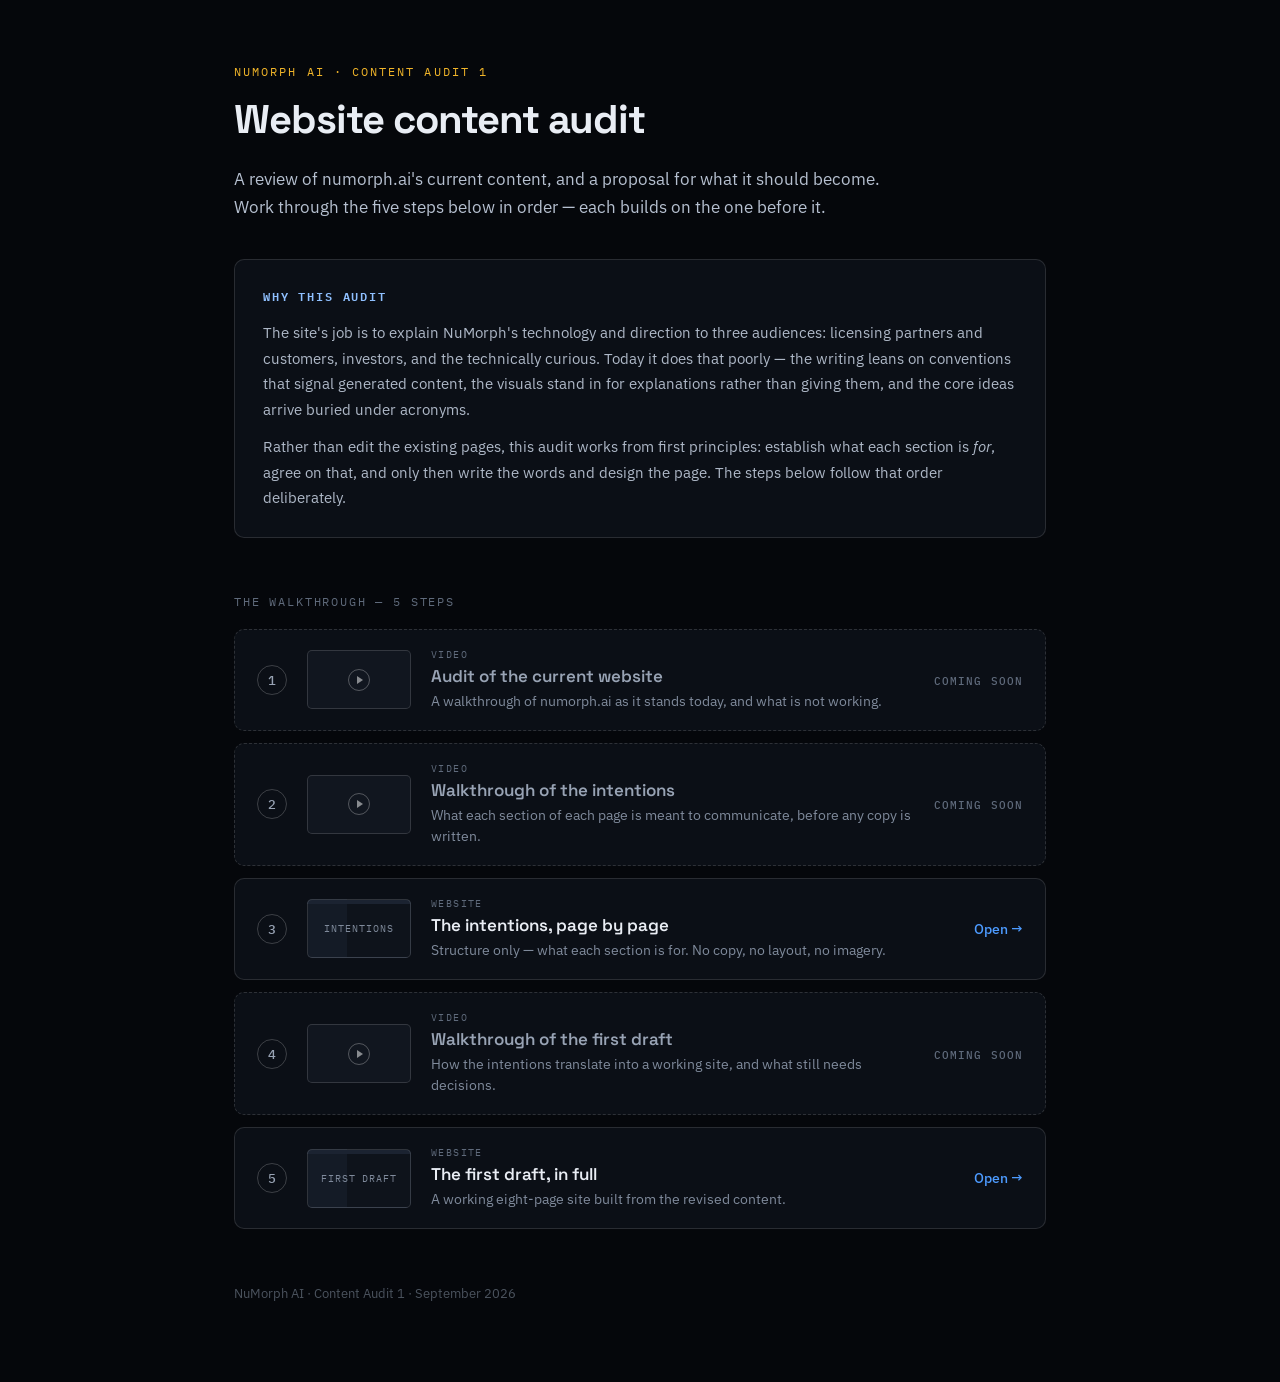
==== index.html @ 326951b1 "Content Audit 1: audit walkthrough, intentions wireframe, first draft Adds a client-facing walkthrou" ====
<!DOCTYPE html>
<html lang="en">
<head>
<meta charset="utf-8">
<meta name="viewport" content="width=device-width, initial-scale=1">
<title>Content Audit — NuMorph AI</title>
<meta name="robots" content="noindex">
<link rel="preconnect" href="https://fonts.googleapis.com">
<link rel="preconnect" href="https://fonts.gstatic.com" crossorigin>
<link href="https://fonts.googleapis.com/css2?family=Space+Grotesk:wght@400;500;600;700&family=IBM+Plex+Sans:wght@400;500;600&family=IBM+Plex+Mono:wght@400;500&display=swap" rel="stylesheet">
<style>
*{box-sizing:border-box}
body{
  margin:0;background:#05070b;color:#e9edf4;
  font-family:'IBM Plex Sans',system-ui,sans-serif;
  -webkit-font-smoothing:antialiased;
}
a{color:#4d9bff;text-decoration:none}
a:hover{color:#7db6ff}
.wrap{max-width:860px;margin:0 auto;padding:0 24px}

/* --- masthead --- */
header{padding:64px 0 0}
.kicker{
  font-family:'IBM Plex Mono',monospace;font-size:11.5px;letter-spacing:.18em;
  text-transform:uppercase;color:#f0b429;margin-bottom:18px;
}
h1{
  font-family:'Space Grotesk',sans-serif;font-weight:700;
  font-size:40px;line-height:1.15;letter-spacing:-.025em;margin:0 0 22px;
}
.lede{font-size:17px;line-height:1.65;color:#b6c0d0;margin:0 0 16px;max-width:660px}
.lede:last-of-type{margin-bottom:0}
.lede strong{color:#e9edf4;font-weight:600}

/* --- the why/what panel --- */
.brief{
  margin:38px 0 0;padding:26px 28px;
  border:1px solid rgba(255,255,255,.12);border-radius:10px;
  background:#0b0f16;
}
.brief h2{
  font-family:'IBM Plex Mono',monospace;font-size:11.5px;letter-spacing:.16em;
  text-transform:uppercase;color:#8fc0ff;margin:0 0 14px;font-weight:600;
}
.brief p{font-size:15px;line-height:1.7;color:#aeb8c7;margin:0 0 12px}
.brief p:last-child{margin-bottom:0}

/* --- steps --- */
.steps-head{
  margin:56px 0 20px;
  font-family:'IBM Plex Mono',monospace;font-size:11.5px;letter-spacing:.16em;
  text-transform:uppercase;color:#5f6a7b;
}
ol.steps{list-style:none;margin:0;padding:0;display:flex;flex-direction:column;gap:12px}

.step{
  display:flex;align-items:center;gap:20px;
  padding:18px 22px;
  border:1px solid rgba(255,255,255,.12);border-radius:10px;
  background:#0b0f16;
}
.step-n{
  flex:none;width:30px;height:30px;border-radius:50%;
  display:flex;align-items:center;justify-content:center;
  font-family:'IBM Plex Mono',monospace;font-size:12.5px;font-weight:500;
  color:#98a3b4;border:1px solid rgba(255,255,255,.2);
}
/* small preview — deliberately compact so all 5 steps fit on screen */
.thumb{
  flex:none;width:104px;height:59px;border-radius:5px;
  display:flex;align-items:center;justify-content:center;
  border:1px solid rgba(255,255,255,.14);
  background:#11161f;
  font-family:'IBM Plex Mono',monospace;font-size:9.5px;letter-spacing:.1em;
  text-transform:uppercase;color:#5f6a7b;text-align:center;line-height:1.4;
}
.thumb.site{
  background:
    linear-gradient(#1b2331 0 4px,transparent 4px),
    linear-gradient(90deg,#141b26 0 38%,transparent 38%),
    #0e131b;
  color:#7f8a9b;
}
.play{
  width:22px;height:22px;border-radius:50%;
  border:1px solid rgba(255,255,255,.28);
  display:flex;align-items:center;justify-content:center;
}
.play::after{
  content:"";border-left:6px solid rgba(255,255,255,.5);
  border-top:4px solid transparent;border-bottom:4px solid transparent;
  margin-left:2px;
}
.step-body{flex:1;min-width:0}
.step-kind{
  font-family:'IBM Plex Mono',monospace;font-size:10px;letter-spacing:.14em;
  text-transform:uppercase;color:#5f6a7b;margin-bottom:5px;
}
.step-title{
  font-family:'Space Grotesk',sans-serif;font-weight:600;font-size:17px;
  color:#e9edf4;margin:0 0 4px;line-height:1.25;
}
.step-desc{font-size:13.5px;line-height:1.55;color:#7f8a9b;margin:0}
.step-act{flex:none;font-size:13.5px;font-weight:500}
.step-act .pending{
  color:#5f6a7b;font-family:'IBM Plex Mono',monospace;font-size:11px;
  letter-spacing:.1em;text-transform:uppercase;
}
/* a step that is not yet actionable */
.step.pending{border-style:dashed;border-color:rgba(255,255,255,.14)}
.step.pending .step-title{color:#98a3b4}

footer{padding:56px 0 80px;font-size:13px;color:#4b535e}

@media (max-width:640px){
  h1{font-size:28px}
  header{padding-top:44px}
  .step{flex-wrap:wrap;gap:14px;padding:16px}
  .thumb{width:84px;height:48px}
  .step-body{flex:1 1 100%;order:3}
  .step-act{order:4;flex:1 1 100%}
}
</style>
</head>
<body>

<div class="wrap">

<header>
  <div class="kicker">NuMorph AI · Content Audit 1</div>
  <h1>Website content audit</h1>
  <p class="lede">
    A review of numorph.ai's current content, and a proposal for what it should become.
    Work through the five steps below in order — each builds on the one before it.
  </p>
</header>

<section class="brief">
  <h2>Why this audit</h2>
  <p>
    The site's job is to explain NuMorph's technology and direction to three audiences:
    licensing partners and customers, investors, and the technically curious. Today it does
    that poorly — the writing leans on conventions that signal generated content, the
    visuals stand in for explanations rather than giving them, and the core ideas arrive
    buried under acronyms.
  </p>
  <p>
    Rather than edit the existing pages, this audit works from first principles: establish
    what each section is <em>for</em>, agree on that, and only then write the words and
    design the page. The steps below follow that order deliberately.
  </p>
</section>

<div class="steps-head">The walkthrough — 5 steps</div>

<ol class="steps">

  <li class="step pending">
    <div class="step-n">1</div>
    <div class="thumb"><div class="play"></div></div>
    <div class="step-body">
      <div class="step-kind">Video</div>
      <h3 class="step-title">Audit of the current website</h3>
      <p class="step-desc">A walkthrough of numorph.ai as it stands today, and what is not working.</p>
    </div>
    <!-- VIDEO 1 — replace this block's `pending` class and add the embed/link when recorded -->
    <div class="step-act"><span class="pending">Coming soon</span></div>
  </li>

  <li class="step pending">
    <div class="step-n">2</div>
    <div class="thumb"><div class="play"></div></div>
    <div class="step-body">
      <div class="step-kind">Video</div>
      <h3 class="step-title">Walkthrough of the intentions</h3>
      <p class="step-desc">What each section of each page is meant to communicate, before any copy is written.</p>
    </div>
    <!-- VIDEO 2 — replace this block's `pending` class and add the embed/link when recorded -->
    <div class="step-act"><span class="pending">Coming soon</span></div>
  </li>

  <li class="step">
    <div class="step-n">3</div>
    <a class="thumb site" href="intentions/index.html" aria-label="Open the intentions site">Intentions</a>
    <div class="step-body">
      <div class="step-kind">Website</div>
      <h3 class="step-title">The intentions, page by page</h3>
      <p class="step-desc">Structure only — what each section is for. No copy, no layout, no imagery.</p>
    </div>
    <div class="step-act"><a href="intentions/index.html">Open →</a></div>
  </li>

  <li class="step pending">
    <div class="step-n">4</div>
    <div class="thumb"><div class="play"></div></div>
    <div class="step-body">
      <div class="step-kind">Video</div>
      <h3 class="step-title">Walkthrough of the first draft</h3>
      <p class="step-desc">How the intentions translate into a working site, and what still needs decisions.</p>
    </div>
    <!-- VIDEO 3 — replace this block's `pending` class and add the embed/link when recorded -->
    <div class="step-act"><span class="pending">Coming soon</span></div>
  </li>

  <li class="step">
    <div class="step-n">5</div>
    <a class="thumb site" href="first-draft/index.html" aria-label="Open the first draft site">First draft</a>
    <div class="step-body">
      <div class="step-kind">Website</div>
      <h3 class="step-title">The first draft, in full</h3>
      <p class="step-desc">A working eight-page site built from the revised content.</p>
    </div>
    <div class="step-act"><a href="first-draft/index.html">Open →</a></div>
  </li>

</ol>

<footer>NuMorph AI · Content Audit 1 · September 2026</footer>

</div>

</body>
</html>
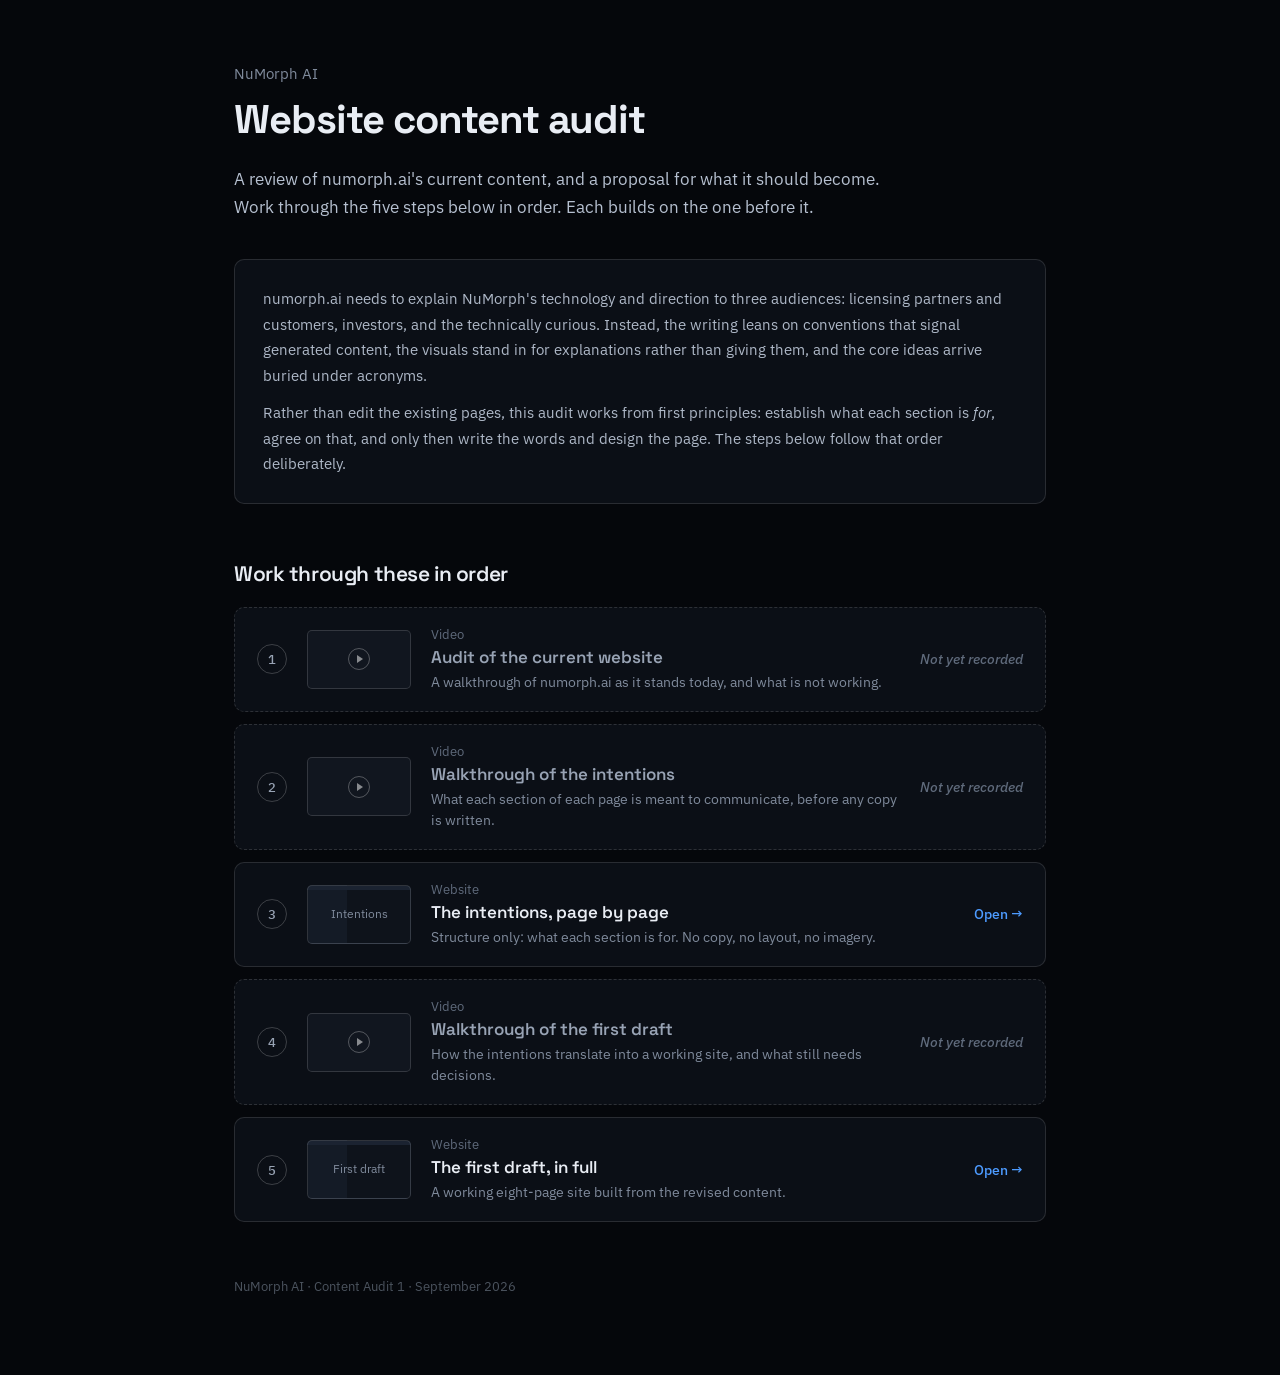
==== commit 33ae319b: "Rewrite headings and restructure home page around the edge argument Headings across all eight pages " ====
--- a/index.html
+++ b/index.html
@@ -1,224 +1,375 @@
-<!DOCTYPE html>
+<!doctype html>
 <html lang="en">
-<head>
-<meta charset="utf-8">
-<meta name="viewport" content="width=device-width, initial-scale=1">
-<title>Content Audit — NuMorph AI</title>
-<meta name="robots" content="noindex">
-<link rel="preconnect" href="https://fonts.googleapis.com">
-<link rel="preconnect" href="https://fonts.gstatic.com" crossorigin>
-<link href="https://fonts.googleapis.com/css2?family=Space+Grotesk:wght@400;500;600;700&family=IBM+Plex+Sans:wght@400;500;600&family=IBM+Plex+Mono:wght@400;500&display=swap" rel="stylesheet">
-<style>
-*{box-sizing:border-box}
-body{
-  margin:0;background:#05070b;color:#e9edf4;
-  font-family:'IBM Plex Sans',system-ui,sans-serif;
-  -webkit-font-smoothing:antialiased;
-}
-a{color:#4d9bff;text-decoration:none}
-a:hover{color:#7db6ff}
-.wrap{max-width:860px;margin:0 auto;padding:0 24px}
-
-/* --- masthead --- */
-header{padding:64px 0 0}
-.kicker{
-  font-family:'IBM Plex Mono',monospace;font-size:11.5px;letter-spacing:.18em;
-  text-transform:uppercase;color:#f0b429;margin-bottom:18px;
-}
-h1{
-  font-family:'Space Grotesk',sans-serif;font-weight:700;
-  font-size:40px;line-height:1.15;letter-spacing:-.025em;margin:0 0 22px;
-}
-.lede{font-size:17px;line-height:1.65;color:#b6c0d0;margin:0 0 16px;max-width:660px}
-.lede:last-of-type{margin-bottom:0}
-.lede strong{color:#e9edf4;font-weight:600}
-
-/* --- the why/what panel --- */
-.brief{
-  margin:38px 0 0;padding:26px 28px;
-  border:1px solid rgba(255,255,255,.12);border-radius:10px;
-  background:#0b0f16;
-}
-.brief h2{
-  font-family:'IBM Plex Mono',monospace;font-size:11.5px;letter-spacing:.16em;
-  text-transform:uppercase;color:#8fc0ff;margin:0 0 14px;font-weight:600;
-}
-.brief p{font-size:15px;line-height:1.7;color:#aeb8c7;margin:0 0 12px}
-.brief p:last-child{margin-bottom:0}
-
-/* --- steps --- */
-.steps-head{
-  margin:56px 0 20px;
-  font-family:'IBM Plex Mono',monospace;font-size:11.5px;letter-spacing:.16em;
-  text-transform:uppercase;color:#5f6a7b;
-}
-ol.steps{list-style:none;margin:0;padding:0;display:flex;flex-direction:column;gap:12px}
-
-.step{
-  display:flex;align-items:center;gap:20px;
-  padding:18px 22px;
-  border:1px solid rgba(255,255,255,.12);border-radius:10px;
-  background:#0b0f16;
-}
-.step-n{
-  flex:none;width:30px;height:30px;border-radius:50%;
-  display:flex;align-items:center;justify-content:center;
-  font-family:'IBM Plex Mono',monospace;font-size:12.5px;font-weight:500;
-  color:#98a3b4;border:1px solid rgba(255,255,255,.2);
-}
-/* small preview — deliberately compact so all 5 steps fit on screen */
-.thumb{
-  flex:none;width:104px;height:59px;border-radius:5px;
-  display:flex;align-items:center;justify-content:center;
-  border:1px solid rgba(255,255,255,.14);
-  background:#11161f;
-  font-family:'IBM Plex Mono',monospace;font-size:9.5px;letter-spacing:.1em;
-  text-transform:uppercase;color:#5f6a7b;text-align:center;line-height:1.4;
-}
-.thumb.site{
-  background:
-    linear-gradient(#1b2331 0 4px,transparent 4px),
-    linear-gradient(90deg,#141b26 0 38%,transparent 38%),
-    #0e131b;
-  color:#7f8a9b;
-}
-.play{
-  width:22px;height:22px;border-radius:50%;
-  border:1px solid rgba(255,255,255,.28);
-  display:flex;align-items:center;justify-content:center;
-}
-.play::after{
-  content:"";border-left:6px solid rgba(255,255,255,.5);
-  border-top:4px solid transparent;border-bottom:4px solid transparent;
-  margin-left:2px;
-}
-.step-body{flex:1;min-width:0}
-.step-kind{
-  font-family:'IBM Plex Mono',monospace;font-size:10px;letter-spacing:.14em;
-  text-transform:uppercase;color:#5f6a7b;margin-bottom:5px;
-}
-.step-title{
-  font-family:'Space Grotesk',sans-serif;font-weight:600;font-size:17px;
-  color:#e9edf4;margin:0 0 4px;line-height:1.25;
-}
-.step-desc{font-size:13.5px;line-height:1.55;color:#7f8a9b;margin:0}
-.step-act{flex:none;font-size:13.5px;font-weight:500}
-.step-act .pending{
-  color:#5f6a7b;font-family:'IBM Plex Mono',monospace;font-size:11px;
-  letter-spacing:.1em;text-transform:uppercase;
-}
-/* a step that is not yet actionable */
-.step.pending{border-style:dashed;border-color:rgba(255,255,255,.14)}
-.step.pending .step-title{color:#98a3b4}
-
-footer{padding:56px 0 80px;font-size:13px;color:#4b535e}
-
-@media (max-width:640px){
-  h1{font-size:28px}
-  header{padding-top:44px}
-  .step{flex-wrap:wrap;gap:14px;padding:16px}
-  .thumb{width:84px;height:48px}
-  .step-body{flex:1 1 100%;order:3}
-  .step-act{order:4;flex:1 1 100%}
-}
-</style>
-</head>
-<body>
-
-<div class="wrap">
-
-<header>
-  <div class="kicker">NuMorph AI · Content Audit 1</div>
-  <h1>Website content audit</h1>
-  <p class="lede">
-    A review of numorph.ai's current content, and a proposal for what it should become.
-    Work through the five steps below in order — each builds on the one before it.
-  </p>
-</header>
-
-<section class="brief">
-  <h2>Why this audit</h2>
-  <p>
-    The site's job is to explain NuMorph's technology and direction to three audiences:
-    licensing partners and customers, investors, and the technically curious. Today it does
-    that poorly — the writing leans on conventions that signal generated content, the
-    visuals stand in for explanations rather than giving them, and the core ideas arrive
-    buried under acronyms.
-  </p>
-  <p>
-    Rather than edit the existing pages, this audit works from first principles: establish
-    what each section is <em>for</em>, agree on that, and only then write the words and
-    design the page. The steps below follow that order deliberately.
-  </p>
-</section>
-
-<div class="steps-head">The walkthrough — 5 steps</div>
-
-<ol class="steps">
-
-  <li class="step pending">
-    <div class="step-n">1</div>
-    <div class="thumb"><div class="play"></div></div>
-    <div class="step-body">
-      <div class="step-kind">Video</div>
-      <h3 class="step-title">Audit of the current website</h3>
-      <p class="step-desc">A walkthrough of numorph.ai as it stands today, and what is not working.</p>
+  <head>
+    <meta charset="utf-8" />
+    <meta name="viewport" content="width=device-width, initial-scale=1" />
+    <title>Content Audit | NuMorph AI</title>
+    <meta name="robots" content="noindex" />
+    <link rel="preconnect" href="https://fonts.googleapis.com" />
+    <link rel="preconnect" href="https://fonts.gstatic.com" crossorigin />
+    <link
+      href="https://fonts.googleapis.com/css2?family=Space+Grotesk:wght@400;500;600;700&family=IBM+Plex+Sans:wght@400;500;600&family=IBM+Plex+Mono:wght@400;500&display=swap"
+      rel="stylesheet"
+    />
+    <style>
+      * {
+        box-sizing: border-box;
+      }
+      body {
+        margin: 0;
+        background: #05070b;
+        color: #e9edf4;
+        font-family: "IBM Plex Sans", system-ui, sans-serif;
+        -webkit-font-smoothing: antialiased;
+      }
+      a {
+        color: #4d9bff;
+        text-decoration: none;
+      }
+      a:hover {
+        color: #7db6ff;
+      }
+      .wrap {
+        max-width: 860px;
+        margin: 0 auto;
+        padding: 0 24px;
+      }
+
+      /* --- masthead --- */
+      header {
+        padding: 64px 0 0;
+      }
+      .kicker {
+        font-size: 15px;
+        color: #7f8a9b;
+        margin-bottom: 14px;
+      }
+      h1 {
+        font-family: "Space Grotesk", sans-serif;
+        font-weight: 700;
+        font-size: 40px;
+        line-height: 1.15;
+        letter-spacing: -0.025em;
+        margin: 0 0 22px;
+      }
+      .lede {
+        font-size: 17px;
+        line-height: 1.65;
+        color: #b6c0d0;
+        margin: 0 0 16px;
+        max-width: 660px;
+      }
+      .lede:last-of-type {
+        margin-bottom: 0;
+      }
+      .lede strong {
+        color: #e9edf4;
+        font-weight: 600;
+      }
+
+      /* --- the why/what panel --- */
+      .brief {
+        margin: 38px 0 0;
+        padding: 26px 28px;
+        border: 1px solid rgba(255, 255, 255, 0.12);
+        border-radius: 10px;
+        background: #0b0f16;
+      }
+      .brief h2 {
+        font-family: "Space Grotesk", sans-serif;
+        font-size: 21px;
+        font-weight: 600;
+        letter-spacing: -0.02em;
+        color: #e9edf4;
+        margin: 0 0 14px;
+      }
+      .brief p {
+        font-size: 15px;
+        line-height: 1.7;
+        color: #aeb8c7;
+        margin: 0 0 12px;
+      }
+      .brief p:last-child {
+        margin-bottom: 0;
+      }
+
+      /* --- steps --- */
+      .steps-head {
+        margin: 56px 0 20px;
+        font-family: "Space Grotesk", sans-serif;
+        font-size: 21px;
+        font-weight: 600;
+        letter-spacing: -0.02em;
+        color: #e9edf4;
+      }
+      ol.steps {
+        list-style: none;
+        margin: 0;
+        padding: 0;
+        display: flex;
+        flex-direction: column;
+        gap: 12px;
+      }
+
+      .step {
+        display: flex;
+        align-items: center;
+        gap: 20px;
+        padding: 18px 22px;
+        border: 1px solid rgba(255, 255, 255, 0.12);
+        border-radius: 10px;
+        background: #0b0f16;
+      }
+      .step-n {
+        flex: none;
+        width: 30px;
+        height: 30px;
+        border-radius: 50%;
+        display: flex;
+        align-items: center;
+        justify-content: center;
+        font-family: "IBM Plex Mono", monospace;
+        font-size: 12.5px;
+        font-weight: 500;
+        color: #98a3b4;
+        border: 1px solid rgba(255, 255, 255, 0.2);
+      }
+      /* small preview: deliberately compact so all 5 steps fit on screen */
+      .thumb {
+        flex: none;
+        width: 104px;
+        height: 59px;
+        border-radius: 5px;
+        display: flex;
+        align-items: center;
+        justify-content: center;
+        border: 1px solid rgba(255, 255, 255, 0.14);
+        background: #11161f;
+        font-size: 12px;
+        color: #7f8a9b;
+        text-align: center;
+        line-height: 1.4;
+      }
+      .thumb.site {
+        background:
+          linear-gradient(#1b2331 0 4px, transparent 4px),
+          linear-gradient(90deg, #141b26 0 38%, transparent 38%), #0e131b;
+        color: #7f8a9b;
+      }
+      .play {
+        width: 22px;
+        height: 22px;
+        border-radius: 50%;
+        border: 1px solid rgba(255, 255, 255, 0.28);
+        display: flex;
+        align-items: center;
+        justify-content: center;
+      }
+      .play::after {
+        content: "";
+        border-left: 6px solid rgba(255, 255, 255, 0.5);
+        border-top: 4px solid transparent;
+        border-bottom: 4px solid transparent;
+        margin-left: 2px;
+      }
+      .step-body {
+        flex: 1;
+        min-width: 0;
+      }
+      .step-kind {
+        font-size: 12.5px;
+        color: #5f6a7b;
+        margin-bottom: 5px;
+      }
+      .step-title {
+        font-family: "Space Grotesk", sans-serif;
+        font-weight: 600;
+        font-size: 17px;
+        color: #e9edf4;
+        margin: 0 0 4px;
+        line-height: 1.25;
+      }
+      .step-desc {
+        font-size: 13.5px;
+        line-height: 1.55;
+        color: #7f8a9b;
+        margin: 0;
+      }
+      .step-act {
+        flex: none;
+        font-size: 13.5px;
+        font-weight: 500;
+      }
+      .step-act .pending {
+        color: #5f6a7b;
+        font-size: 13.5px;
+        font-style: italic;
+      }
+      /* a step that is not yet actionable */
+      .step.pending {
+        border-style: dashed;
+        border-color: rgba(255, 255, 255, 0.14);
+      }
+      .step.pending .step-title {
+        color: #98a3b4;
+      }
+
+      footer {
+        padding: 56px 0 80px;
+        font-size: 13px;
+        color: #4b535e;
+      }
+
+      @media (max-width: 640px) {
+        h1 {
+          font-size: 28px;
+        }
+        header {
+          padding-top: 44px;
+        }
+        .step {
+          flex-wrap: wrap;
+          gap: 14px;
+          padding: 16px;
+        }
+        .thumb {
+          width: 84px;
+          height: 48px;
+        }
+        .step-body {
+          flex: 1 1 100%;
+          order: 3;
+        }
+        .step-act {
+          order: 4;
+          flex: 1 1 100%;
+        }
+      }
+    </style>
+  </head>
+  <body>
+    <div class="wrap">
+      <header>
+        <div class="kicker">NuMorph AI</div>
+        <h1>Website content audit</h1>
+        <p class="lede">
+          A review of numorph.ai's current content, and a proposal for what it
+          should become. Work through the five steps below in order. Each
+          builds on the one before it.
+        </p>
+      </header>
+
+      <section class="brief">
+        <p>
+          numorph.ai needs to explain NuMorph's technology and direction to
+          three audiences: licensing partners and customers, investors, and the
+          technically curious. Instead, the writing leans on conventions that
+          signal generated content, the visuals stand in for explanations rather
+          than giving them, and the core ideas arrive buried under acronyms.
+        </p>
+        <p>
+          Rather than edit the existing pages, this audit works from first
+          principles: establish what each section is <em>for</em>, agree on
+          that, and only then write the words and design the page. The steps
+          below follow that order deliberately.
+        </p>
+      </section>
+
+      <h2 class="steps-head">Work through these in order</h2>
+
+      <ol class="steps">
+        <li class="step pending">
+          <div class="step-n">1</div>
+          <div class="thumb"><div class="play"></div></div>
+          <div class="step-body">
+            <div class="step-kind">Video</div>
+            <h3 class="step-title">Audit of the current website</h3>
+            <p class="step-desc">
+              A walkthrough of numorph.ai as it stands today, and what is not
+              working.
+            </p>
+          </div>
+          <!-- VIDEO 1: replace this block's `pending` class and add the embed/link when recorded -->
+          <div class="step-act">
+            <span class="pending">Not yet recorded</span>
+          </div>
+        </li>
+
+        <li class="step pending">
+          <div class="step-n">2</div>
+          <div class="thumb"><div class="play"></div></div>
+          <div class="step-body">
+            <div class="step-kind">Video</div>
+            <h3 class="step-title">Walkthrough of the intentions</h3>
+            <p class="step-desc">
+              What each section of each page is meant to communicate, before any
+              copy is written.
+            </p>
+          </div>
+          <!-- VIDEO 2: replace this block's `pending` class and add the embed/link when recorded -->
+          <div class="step-act">
+            <span class="pending">Not yet recorded</span>
+          </div>
+        </li>
+
+        <li class="step">
+          <div class="step-n">3</div>
+          <a
+            class="thumb site"
+            href="intentions/index.html"
+            aria-label="Open the intentions site"
+            >Intentions</a
+          >
+          <div class="step-body">
+            <div class="step-kind">Website</div>
+            <h3 class="step-title">The intentions, page by page</h3>
+            <p class="step-desc">
+              Structure only: what each section is for. No copy, no layout, no
+              imagery.
+            </p>
+          </div>
+          <div class="step-act"><a href="intentions/index.html">Open →</a></div>
+        </li>
+
+        <li class="step pending">
+          <div class="step-n">4</div>
+          <div class="thumb"><div class="play"></div></div>
+          <div class="step-body">
+            <div class="step-kind">Video</div>
+            <h3 class="step-title">Walkthrough of the first draft</h3>
+            <p class="step-desc">
+              How the intentions translate into a working site, and what still
+              needs decisions.
+            </p>
+          </div>
+          <!-- VIDEO 3: replace this block's `pending` class and add the embed/link when recorded -->
+          <div class="step-act">
+            <span class="pending">Not yet recorded</span>
+          </div>
+        </li>
+
+        <li class="step">
+          <div class="step-n">5</div>
+          <a
+            class="thumb site"
+            href="first-draft/index.html"
+            aria-label="Open the first draft site"
+            >First draft</a
+          >
+          <div class="step-body">
+            <div class="step-kind">Website</div>
+            <h3 class="step-title">The first draft, in full</h3>
+            <p class="step-desc">
+              A working eight-page site built from the revised content.
+            </p>
+          </div>
+          <div class="step-act">
+            <a href="first-draft/index.html">Open →</a>
+          </div>
+        </li>
+      </ol>
+
+      <footer>NuMorph AI · Content Audit 1 · September 2026</footer>
     </div>
-    <!-- VIDEO 1 — replace this block's `pending` class and add the embed/link when recorded -->
-    <div class="step-act"><span class="pending">Coming soon</span></div>
-  </li>
-
-  <li class="step pending">
-    <div class="step-n">2</div>
-    <div class="thumb"><div class="play"></div></div>
-    <div class="step-body">
-      <div class="step-kind">Video</div>
-      <h3 class="step-title">Walkthrough of the intentions</h3>
-      <p class="step-desc">What each section of each page is meant to communicate, before any copy is written.</p>
-    </div>
-    <!-- VIDEO 2 — replace this block's `pending` class and add the embed/link when recorded -->
-    <div class="step-act"><span class="pending">Coming soon</span></div>
-  </li>
-
-  <li class="step">
-    <div class="step-n">3</div>
-    <a class="thumb site" href="intentions/index.html" aria-label="Open the intentions site">Intentions</a>
-    <div class="step-body">
-      <div class="step-kind">Website</div>
-      <h3 class="step-title">The intentions, page by page</h3>
-      <p class="step-desc">Structure only — what each section is for. No copy, no layout, no imagery.</p>
-    </div>
-    <div class="step-act"><a href="intentions/index.html">Open →</a></div>
-  </li>
-
-  <li class="step pending">
-    <div class="step-n">4</div>
-    <div class="thumb"><div class="play"></div></div>
-    <div class="step-body">
-      <div class="step-kind">Video</div>
-      <h3 class="step-title">Walkthrough of the first draft</h3>
-      <p class="step-desc">How the intentions translate into a working site, and what still needs decisions.</p>
-    </div>
-    <!-- VIDEO 3 — replace this block's `pending` class and add the embed/link when recorded -->
-    <div class="step-act"><span class="pending">Coming soon</span></div>
-  </li>
-
-  <li class="step">
-    <div class="step-n">5</div>
-    <a class="thumb site" href="first-draft/index.html" aria-label="Open the first draft site">First draft</a>
-    <div class="step-body">
-      <div class="step-kind">Website</div>
-      <h3 class="step-title">The first draft, in full</h3>
-      <p class="step-desc">A working eight-page site built from the revised content.</p>
-    </div>
-    <div class="step-act"><a href="first-draft/index.html">Open →</a></div>
-  </li>
-
-</ol>
-
-<footer>NuMorph AI · Content Audit 1 · September 2026</footer>
-
-</div>
-
-</body>
+  </body>
 </html>
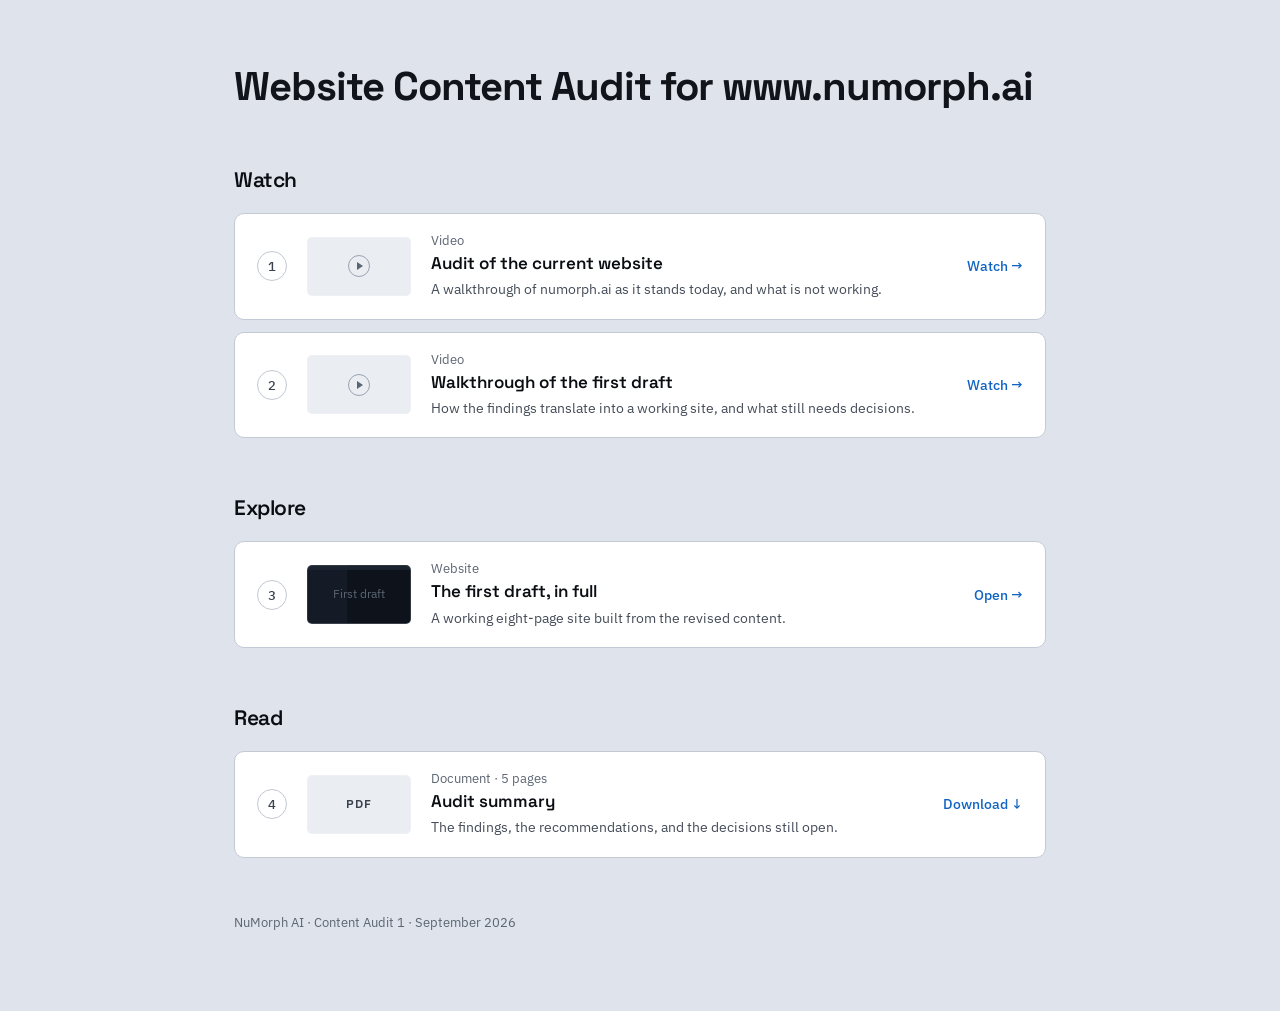
==== commit f856785c: "Add audit summary and video walkthroughs; drop the intentions mockup The walkthrough now runs as fou" ====
--- a/index.html
+++ b/index.html
@@ -17,17 +17,17 @@
       }
       body {
         margin: 0;
-        background: #05070b;
-        color: #e9edf4;
+        background: #dfe4ec;
+        color: #11151b;
         font-family: "IBM Plex Sans", system-ui, sans-serif;
         -webkit-font-smoothing: antialiased;
       }
       a {
-        color: #4d9bff;
+        color: #1063c2;
         text-decoration: none;
       }
       a:hover {
-        color: #7db6ff;
+        color: #0b4a92;
       }
       .wrap {
         max-width: 860px;
@@ -39,12 +39,7 @@
       header {
         padding: 64px 0 0;
       }
-      .kicker {
-        font-size: 15px;
-        color: #7f8a9b;
-        margin-bottom: 14px;
-      }
-      h1 {
+h1 {
         font-family: "Space Grotesk", sans-serif;
         font-weight: 700;
         font-size: 40px;
@@ -52,55 +47,16 @@
         letter-spacing: -0.025em;
         margin: 0 0 22px;
       }
-      .lede {
-        font-size: 17px;
-        line-height: 1.65;
-        color: #b6c0d0;
-        margin: 0 0 16px;
-        max-width: 660px;
-      }
-      .lede:last-of-type {
-        margin-bottom: 0;
-      }
-      .lede strong {
-        color: #e9edf4;
-        font-weight: 600;
-      }
-
-      /* --- the why/what panel --- */
-      .brief {
-        margin: 38px 0 0;
-        padding: 26px 28px;
-        border: 1px solid rgba(255, 255, 255, 0.12);
-        border-radius: 10px;
-        background: #0b0f16;
-      }
-      .brief h2 {
-        font-family: "Space Grotesk", sans-serif;
-        font-size: 21px;
-        font-weight: 600;
-        letter-spacing: -0.02em;
-        color: #e9edf4;
-        margin: 0 0 14px;
-      }
-      .brief p {
-        font-size: 15px;
-        line-height: 1.7;
-        color: #aeb8c7;
-        margin: 0 0 12px;
-      }
-      .brief p:last-child {
-        margin-bottom: 0;
-      }
-
-      /* --- steps --- */
+/* --- steps --- */
       .steps-head {
+        color: #0a0d12;
+        margin-top: 46px;
         margin: 56px 0 20px;
         font-family: "Space Grotesk", sans-serif;
         font-size: 21px;
         font-weight: 600;
         letter-spacing: -0.02em;
-        color: #e9edf4;
+        color: #0a0d12;
       }
       ol.steps {
         list-style: none;
@@ -116,9 +72,9 @@
         align-items: center;
         gap: 20px;
         padding: 18px 22px;
-        border: 1px solid rgba(255, 255, 255, 0.12);
+        border: 1px solid #c3cad6;
         border-radius: 10px;
-        background: #0b0f16;
+        background: #ffffff;
       }
       .step-n {
         flex: none;
@@ -131,8 +87,8 @@
         font-family: "IBM Plex Mono", monospace;
         font-size: 12.5px;
         font-weight: 500;
-        color: #98a3b4;
-        border: 1px solid rgba(255, 255, 255, 0.2);
+        color: #3a424e;
+        border: 1px solid #c2c8d2;
       }
       /* small preview: deliberately compact so all 5 steps fit on screen */
       .thumb {
@@ -144,30 +100,31 @@
         align-items: center;
         justify-content: center;
         border: 1px solid rgba(255, 255, 255, 0.14);
-        background: #11161f;
+        background: #eaeef3;
         font-size: 12px;
-        color: #7f8a9b;
+        color: #5b6572;
         text-align: center;
         line-height: 1.4;
       }
+      .thumb.doc{font-size:12px;letter-spacing:.06em;color:#3a424e;font-weight:600}
       .thumb.site {
         background:
           linear-gradient(#1b2331 0 4px, transparent 4px),
           linear-gradient(90deg, #141b26 0 38%, transparent 38%), #0e131b;
-        color: #7f8a9b;
+        color: #5b6572;
       }
       .play {
         width: 22px;
         height: 22px;
         border-radius: 50%;
-        border: 1px solid rgba(255, 255, 255, 0.28);
+        border: 1px solid #9aa3b0;
         display: flex;
         align-items: center;
         justify-content: center;
       }
       .play::after {
         content: "";
-        border-left: 6px solid rgba(255, 255, 255, 0.5);
+        border-left: 6px solid #5b6572;
         border-top: 4px solid transparent;
         border-bottom: 4px solid transparent;
         margin-left: 2px;
@@ -178,21 +135,21 @@
       }
       .step-kind {
         font-size: 12.5px;
-        color: #5f6a7b;
+        color: #5b6572;
         margin-bottom: 5px;
       }
       .step-title {
         font-family: "Space Grotesk", sans-serif;
         font-weight: 600;
         font-size: 17px;
-        color: #e9edf4;
+        color: #0a0d12;
         margin: 0 0 4px;
         line-height: 1.25;
       }
       .step-desc {
-        font-size: 13.5px;
-        line-height: 1.55;
-        color: #7f8a9b;
+        font-size: 14px;
+        line-height: 1.6;
+        color: #444c58;
         margin: 0;
       }
       .step-act {
@@ -200,24 +157,10 @@
         font-size: 13.5px;
         font-weight: 500;
       }
-      .step-act .pending {
-        color: #5f6a7b;
-        font-size: 13.5px;
-        font-style: italic;
-      }
-      /* a step that is not yet actionable */
-      .step.pending {
-        border-style: dashed;
-        border-color: rgba(255, 255, 255, 0.14);
-      }
-      .step.pending .step-title {
-        color: #98a3b4;
-      }
-
-      footer {
+footer {
         padding: 56px 0 80px;
         font-size: 13px;
-        color: #4b535e;
+        color: #5b6572;
       }
 
       @media (max-width: 640px) {
@@ -250,123 +193,66 @@
   <body>
     <div class="wrap">
       <header>
-        <div class="kicker">NuMorph AI</div>
-        <h1>Website content audit</h1>
-        <p class="lede">
-          A review of numorph.ai's current content, and a proposal for what it
-          should become. Work through the five steps below in order. Each
-          builds on the one before it.
-        </p>
+        <h1>Website Content Audit for www.numorph.ai</h1>
       </header>
 
-      <section class="brief">
-        <p>
-          numorph.ai needs to explain NuMorph's technology and direction to
-          three audiences: licensing partners and customers, investors, and the
-          technically curious. Instead, the writing leans on conventions that
-          signal generated content, the visuals stand in for explanations rather
-          than giving them, and the core ideas arrive buried under acronyms.
-        </p>
-        <p>
-          Rather than edit the existing pages, this audit works from first
-          principles: establish what each section is <em>for</em>, agree on
-          that, and only then write the words and design the page. The steps
-          below follow that order deliberately.
-        </p>
-      </section>
-
-      <h2 class="steps-head">Work through these in order</h2>
-
-      <ol class="steps">
-        <li class="step pending">
+      <h2 class="steps-head sec-watch">Watch</h2>
+      <ol class="steps sec-watch">
+
+        <li class="step">
           <div class="step-n">1</div>
-          <div class="thumb"><div class="play"></div></div>
+          <a class="thumb" href="https://drive.google.com/file/d/1cGCzc5DFo9i76zfkQn5uKLgs6Pryqqf5/view?usp=sharing" target="_blank" rel="noopener" aria-label="Watch the current website audit"><div class="play"></div></a>
           <div class="step-body">
             <div class="step-kind">Video</div>
             <h3 class="step-title">Audit of the current website</h3>
-            <p class="step-desc">
-              A walkthrough of numorph.ai as it stands today, and what is not
-              working.
-            </p>
-          </div>
-          <!-- VIDEO 1: replace this block's `pending` class and add the embed/link when recorded -->
-          <div class="step-act">
-            <span class="pending">Not yet recorded</span>
-          </div>
-        </li>
-
-        <li class="step pending">
+            <p class="step-desc">A walkthrough of numorph.ai as it stands today, and what is not working.</p>
+          </div>
+          <div class="step-act"><a href="https://drive.google.com/file/d/1cGCzc5DFo9i76zfkQn5uKLgs6Pryqqf5/view?usp=sharing" target="_blank" rel="noopener">Watch &#8594;</a></div>
+        </li>
+
+        <li class="step">
           <div class="step-n">2</div>
-          <div class="thumb"><div class="play"></div></div>
-          <div class="step-body">
-            <div class="step-kind">Video</div>
-            <h3 class="step-title">Walkthrough of the intentions</h3>
-            <p class="step-desc">
-              What each section of each page is meant to communicate, before any
-              copy is written.
-            </p>
-          </div>
-          <!-- VIDEO 2: replace this block's `pending` class and add the embed/link when recorded -->
-          <div class="step-act">
-            <span class="pending">Not yet recorded</span>
-          </div>
-        </li>
-
-        <li class="step">
-          <div class="step-n">3</div>
-          <a
-            class="thumb site"
-            href="intentions/index.html"
-            aria-label="Open the intentions site"
-            >Intentions</a
-          >
-          <div class="step-body">
-            <div class="step-kind">Website</div>
-            <h3 class="step-title">The intentions, page by page</h3>
-            <p class="step-desc">
-              Structure only: what each section is for. No copy, no layout, no
-              imagery.
-            </p>
-          </div>
-          <div class="step-act"><a href="intentions/index.html">Open →</a></div>
-        </li>
-
-        <li class="step pending">
-          <div class="step-n">4</div>
-          <div class="thumb"><div class="play"></div></div>
+          <a class="thumb" href="https://drive.google.com/file/d/1--B-t6ZW3kFTXKB_fKJuhfUiwxpDN6BX/view?usp=sharing" target="_blank" rel="noopener" aria-label="Watch the first draft walkthrough"><div class="play"></div></a>
           <div class="step-body">
             <div class="step-kind">Video</div>
             <h3 class="step-title">Walkthrough of the first draft</h3>
-            <p class="step-desc">
-              How the intentions translate into a working site, and what still
-              needs decisions.
-            </p>
-          </div>
-          <!-- VIDEO 3: replace this block's `pending` class and add the embed/link when recorded -->
-          <div class="step-act">
-            <span class="pending">Not yet recorded</span>
-          </div>
-        </li>
-
-        <li class="step">
-          <div class="step-n">5</div>
-          <a
-            class="thumb site"
-            href="first-draft/index.html"
-            aria-label="Open the first draft site"
-            >First draft</a
-          >
+            <p class="step-desc">How the findings translate into a working site, and what still needs decisions.</p>
+          </div>
+          <div class="step-act"><a href="https://drive.google.com/file/d/1--B-t6ZW3kFTXKB_fKJuhfUiwxpDN6BX/view?usp=sharing" target="_blank" rel="noopener">Watch &#8594;</a></div>
+        </li>
+
+      </ol>
+
+      <h2 class="steps-head sec-explore">Explore</h2>
+      <ol class="steps sec-explore">
+
+        <li class="step">
+          <div class="step-n">3</div>
+          <a class="thumb site" href="first-draft/index.html" aria-label="Open the first draft site">First draft</a>
           <div class="step-body">
             <div class="step-kind">Website</div>
             <h3 class="step-title">The first draft, in full</h3>
-            <p class="step-desc">
-              A working eight-page site built from the revised content.
-            </p>
-          </div>
-          <div class="step-act">
-            <a href="first-draft/index.html">Open →</a>
-          </div>
-        </li>
+            <p class="step-desc">A working eight-page site built from the revised content.</p>
+          </div>
+          <div class="step-act"><a href="first-draft/index.html">Open &#8594;</a></div>
+        </li>
+
+      </ol>
+
+      <h2 class="steps-head sec-read">Read</h2>
+      <ol class="steps sec-read">
+
+        <li class="step">
+          <div class="step-n">4</div>
+          <a class="thumb doc" href="assets/numorph-content-audit-summary.pdf" aria-label="Download the audit summary">PDF</a>
+          <div class="step-body">
+            <div class="step-kind">Document &middot; 5 pages</div>
+            <h3 class="step-title">Audit summary</h3>
+            <p class="step-desc">The findings, the recommendations, and the decisions still open.</p>
+          </div>
+          <div class="step-act"><a href="assets/numorph-content-audit-summary.pdf" download>Download &#8595;</a></div>
+        </li>
+
       </ol>
 
       <footer>NuMorph AI · Content Audit 1 · September 2026</footer>
